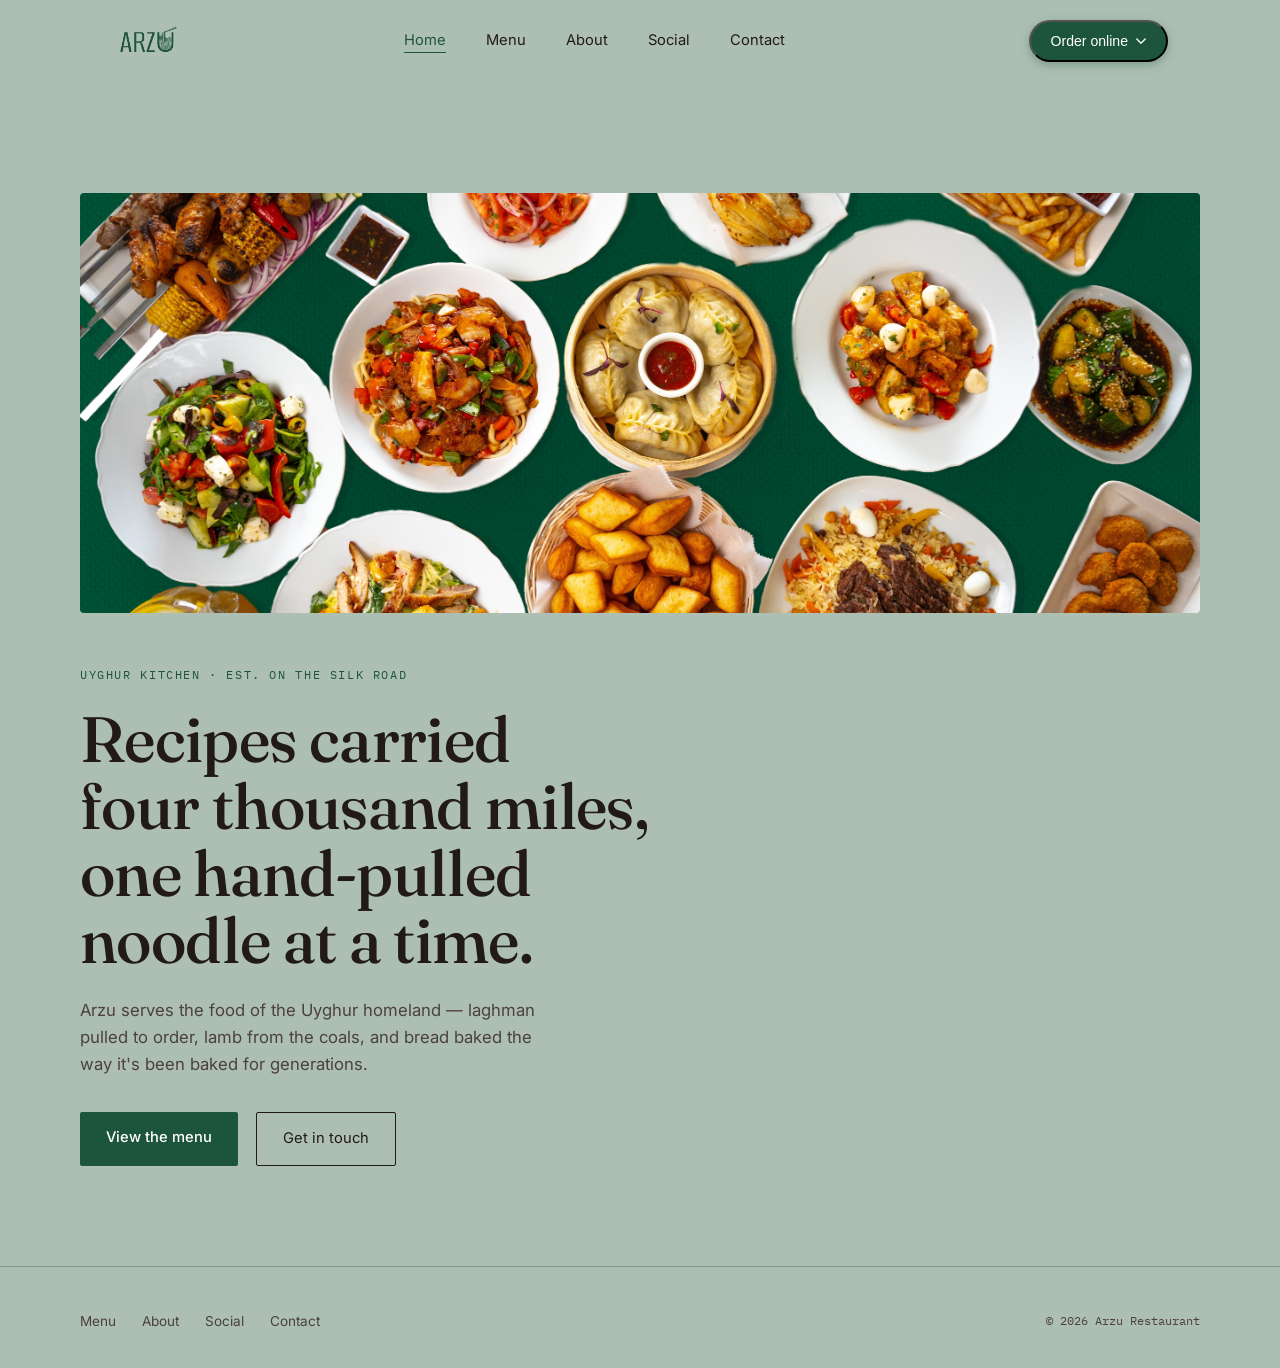
==== index.html @ 6bb54914 "Add Grubhub link to Order Online dropdown" ====
<!DOCTYPE html>
<html lang="en">
<head>
<meta charset="UTF-8">
<meta name="viewport" content="width=device-width, initial-scale=1.0">
<title>Arzu — Uyghur Kitchen</title>
<meta name="description" content="Arzu is a Uyghur restaurant serving hand-pulled noodles, polu, samsa and lamb kawap — recipes carried down the Silk Road.">
<link rel="preconnect" href="https://fonts.googleapis.com">
<link rel="preconnect" href="https://fonts.gstatic.com" crossorigin>
<link href="https://fonts.googleapis.com/css2?family=Fraunces:opsz,wght@9..144,300;9..144,400;9..144,500;9..144,600&family=Inter:wght@400;500;600&family=IBM+Plex+Mono:wght@400;500&display=swap" rel="stylesheet">
<link rel="stylesheet" href="styles.css">
</head>
<body>

<header id="site-header">
  <nav>
    <a href="index.html" class="logo"><img src="media/arzu_logo_transparent.png" alt="Arzu" class="logo-img"></a>
    <ul class="nav-links" id="nav-links">
      <li><a href="index.html" class="active">Home</a></li>
      <li><a href="menu.html">Menu</a></li>
      <li><a href="about.html">About</a></li>
      <li><a href="social.html">Social</a></li>
      <li><a href="contact.html">Contact</a></li>
    </ul>
    <div class="order-dropdown">
      <button class="order-toggle" id="order-toggle" aria-haspopup="true" aria-expanded="false">Order online
        <svg viewBox="0 0 12 8" aria-hidden="true" class="chevron"><path d="M1 1 L6 6 L11 1"/></svg>
      </button>
      <div class="order-menu" id="order-menu">
        <a href="https://www.toasttab.com/local/order/arzu-restaurant" target="_blank" rel="noopener">ToastTab
          <svg viewBox="0 0 24 24" aria-hidden="true"><path d="M6 18 L18 6 M9 6 h9 v9"/></svg>
        </a>
        <a href="https://www.doordash.com/en/store/arzu---1742-west-golf-road-mount-prospect-36046125/" target="_blank" rel="noopener">DoorDash
          <svg viewBox="0 0 24 24" aria-hidden="true"><path d="M6 18 L18 6 M9 6 h9 v9"/></svg>
        </a>
        <a href="https://www.ubereats.com/store/arzu-1742-west-golf-road/tuiPS76bXiCP39qEXH0PVA" target="_blank" rel="noopener">Uber Eats
          <svg viewBox="0 0 24 24" aria-hidden="true"><path d="M6 18 L18 6 M9 6 h9 v9"/></svg>
        </a>
        <a href="https://www.grubhub.com/restaurant/arzu-1742-west-golf-road-mount-prospect/15243640" target="_blank" rel="noopener">Grubhub
          <svg viewBox="0 0 24 24" aria-hidden="true"><path d="M6 18 L18 6 M9 6 h9 v9"/></svg>
        </a>
      </div>
    </div>
    <button class="menu-toggle" id="menu-toggle" aria-label="Toggle navigation" aria-expanded="false">
      <span></span><span></span><span></span>
    </button>
  </nav>
</header>

<main>

  <!-- HERO -->
  <section class="hero">
    <img src="media/main.jpg" alt="A spread of Arzu dishes" class="hero-banner">
    <div class="hero-grid">
      <div>
        <span class="eyebrow">Uyghur kitchen · Est. on the Silk Road</span>
        <h1>Recipes carried<br>four thousand miles,<br>one hand-pulled<br>noodle at a time.</h1>
        <p class="lede">Arzu serves the food of the Uyghur homeland — laghman pulled to order, lamb from the coals, and bread baked the way it's been baked for generations.</p>
        <div class="hero-ctas">
          <a href="menu.html" class="btn-primary">View the menu</a>
          <a href="contact.html" class="btn-secondary">Get in touch</a>
        </div>
      </div>
    </div>
  </section>

</main>

<footer>
  <div class="footer-grid">
    <div class="footer-links">
      <a href="menu.html">Menu</a>
      <a href="about.html">About</a>
      <a href="social.html">Social</a>
      <a href="contact.html">Contact</a>
    </div>
    <span class="footer-copy">© 2026 Arzu Restaurant</span>
  </div>
</footer>

<script src="script.js"></script>

</body>
</html>
---- styles.css ----
:root{
  --bg: #ADBFB3;
  --bg-alt: #97AFA1;
  --ink: #221A17;
  --ink-soft: #4B4239;
  --green: #1D553C;
  --clay: #B23B25;
  --gold: #B98A32;
  --line: #85987F;
  --white: #ffffff;
  --max: 1120px;
}

*{ box-sizing: border-box; margin:0; padding:0; }

html{ scroll-behavior: smooth; }

body{
  background: var(--bg);
  color: var(--ink);
  font-family: 'Inter', sans-serif;
  font-size: 16px;
  line-height: 1.6;
  -webkit-font-smoothing: antialiased;
}

@media (prefers-reduced-motion: reduce){
  html{ scroll-behavior: auto; }
  *{ animation-duration: 0.01ms !important; animation-iteration-count: 1 !important; transition-duration: 0.01ms !important; }
}

h1,h2,h3{
  font-family: 'Fraunces', serif;
  font-weight: 500;
  letter-spacing: -0.01em;
  color: var(--ink);
}

a{ color: inherit; text-decoration: none; }

.eyebrow{
  font-family: 'IBM Plex Mono', monospace;
  font-size: 0.72rem;
  letter-spacing: 0.14em;
  text-transform: uppercase;
  color: var(--green);
}

.wrap{
  max-width: var(--max);
  margin: 0 auto;
  padding: 0 32px;
}

a:focus-visible, button:focus-visible, input:focus-visible, textarea:focus-visible{
  outline: 2px solid var(--clay);
  outline-offset: 3px;
}

/* ---------- NAV ---------- */
header{
  position: sticky;
  top: 0;
  z-index: 100;
  background: rgba(173,191,179,0.9);
  backdrop-filter: blur(8px);
  border-bottom: 1px solid transparent;
  transition: border-color 0.3s ease;
}
header.scrolled{ border-bottom-color: var(--line); }

nav{
  display:flex;
  align-items:center;
  justify-content: space-between;
  padding: 20px 32px;
  max-width: var(--max);
  margin: 0 auto;
}

.logo{
  font-family: 'Fraunces', serif;
  font-size: 1.5rem;
  font-weight: 600;
  letter-spacing: 0.01em;
  display: flex;
  align-items: center;
}
.logo span{ color: var(--green); }
.logo-img{ height: 42px; width: auto; display: block; }

.nav-links{
  display:flex;
  gap: 40px;
  list-style:none;
  font-size: 0.92rem;
}
.nav-links a{
  position:relative;
  padding-bottom: 4px;
}
.nav-links a::after{
  content:'';
  position:absolute;
  left:0; right:0; bottom:0;
  height:1px;
  background: var(--green);
  transform: scaleX(0);
  transform-origin: left;
  transition: transform 0.25s ease;
}
.nav-links a:hover::after{ transform: scaleX(1); }
.nav-links a.active{ color: var(--green); }
.nav-links a.active::after{ transform: scaleX(1); }

.menu-toggle{
  display:none;
  flex-direction: column;
  gap: 5px;
  background:none;
  border:none;
  cursor:pointer;
  padding: 6px;
}
.menu-toggle span{
  width: 22px; height: 1.5px; background: var(--ink);
}

/* ---------- ORDER ONLINE DROPDOWN ---------- */
.order-dropdown{
  position: relative;
  margin-left: 24px;
}
.order-toggle{
  list-style:none;
  display:flex;
  align-items:center;
  gap: 8px;
  background: var(--green);
  color: var(--white);
  padding: 11px 20px;
  border-radius: 999px;
  font-size: 0.88rem;
  font-weight: 500;
  cursor:pointer;
  user-select:none;
  box-shadow: 0 3px 10px rgba(29,85,60,0.35);
  transition: background 0.2s ease, box-shadow 0.2s ease;
}
.order-toggle:hover{ background: #123C29; box-shadow: 0 4px 14px rgba(29,85,60,0.45); }
.order-toggle .chevron{
  width: 10px; height: 7px;
  transition: transform 0.2s ease;
}
.order-toggle .chevron path{
  fill:none; stroke: var(--white); stroke-width: 1.6; stroke-linecap:round; stroke-linejoin:round;
}
.order-dropdown.open .order-toggle .chevron{ transform: rotate(180deg); }
.order-menu{
  display:none;
  position:absolute;
  top: calc(100% + 10px);
  right: 0;
  background: var(--white);
  border-radius: 8px;
  box-shadow: 0 12px 28px rgba(34,26,23,0.18);
  padding: 8px;
  min-width: 180px;
  z-index: 50;
}
.order-dropdown.open .order-menu{ display:block; }
.order-menu a{
  display:flex;
  align-items:center;
  justify-content: space-between;
  gap: 12px;
  padding: 12px 14px;
  border-radius: 5px;
  font-size: 0.92rem;
  color: var(--ink);
  transition: background 0.15s ease;
}
.order-menu a:hover{ background: var(--bg); }
.order-menu a svg{
  width: 14px; height: 14px;
  flex-shrink:0;
}
.order-menu a svg path{
  fill:none; stroke: var(--ink-soft); stroke-width: 2; stroke-linecap:round; stroke-linejoin:round;
}

/* ---------- HERO ---------- */
.hero{
  position: relative;
  padding: 110px 32px 100px;
  overflow: hidden;
}
.hero-grid{
  max-width: var(--max);
  margin: 0 auto;
  display:grid;
  grid-template-columns: 1fr;
  align-items:center;
  gap: 40px;
}
.hero-banner{
  display: block;
  width: 100%;
  max-width: var(--max);
  margin: 0 auto 48px;
  border-radius: 4px;
  object-fit: cover;
  max-height: 420px;
}
.hero h1{
  font-size: clamp(2.4rem, 5vw, 4rem);
  line-height: 1.05;
  margin: 18px 0 24px;
}
.hero p.lede{
  max-width: 480px;
  color: var(--ink-soft);
  font-size: 1.05rem;
  margin-bottom: 34px;
}
.hero-ctas{
  display:flex;
  gap: 18px;
  flex-wrap: wrap;
}
.btn-primary{
  background: var(--green);
  color: var(--white);
  padding: 14px 26px;
  border-radius: 2px;
  font-size: 0.92rem;
  font-weight: 500;
  transition: background 0.2s ease;
  display:inline-block;
}
.btn-primary:hover{ background: #123C29; }
.btn-secondary{
  padding: 14px 26px;
  border: 1px solid var(--ink);
  border-radius: 2px;
  font-size: 0.92rem;
  transition: background 0.2s ease, color 0.2s ease;
}
.btn-secondary:hover{ background: var(--ink); color: var(--bg); }


/* ---------- DIVIDER MOTIF ---------- */
.divider{
  display:flex;
  align-items:center;
  justify-content:center;
  gap: 14px;
  padding: 8px 0 0;
  color: var(--line);
}
.divider svg{ width: 34px; height: 14px; }
.divider svg path{ stroke: var(--gold); stroke-width: 1.2; fill:none; }
.divider .rule{ flex:1; max-width: 120px; height:1px; background: var(--line); }

/* ---------- SECTIONS ---------- */
section{ padding: 90px 32px; }
.section-head{
  text-align:center;
  max-width: 560px;
  margin: 0 auto 56px;
}
.section-head h2{
  font-size: clamp(1.8rem, 3.4vw, 2.6rem);
  margin: 12px 0 14px;
}
.section-head p{ color: var(--ink-soft); }

/* ---------- MENU ---------- */
.menu-section{ background: var(--bg-alt); }
.menu-groups{
  max-width: var(--max);
  margin: 0 auto;
  display:flex;
  flex-direction: column;
  gap: 56px;
}
.menu-group{
  display:grid;
  grid-template-columns: repeat(auto-fill, minmax(220px, 1fr));
  gap: 32px;
}
.menu-group h3{
  grid-column: 1 / -1;
  font-size: 1.2rem;
  display:flex;
  align-items:center;
  gap: 10px;
}
.menu-group h3::before{
  content:'';
  width: 7px; height:7px;
  background: var(--green);
  border-radius: 50%;
  display:inline-block;
}
.menu-item{
  display:flex;
  flex-direction: column;
  gap: 0;
}
.menu-item-photo{
  width: 100%;
  aspect-ratio: 4/3;
  object-fit: cover;
  border-radius: 4px;
  background: var(--line);
  margin-bottom: 14px;
}
.menu-item-info{ flex:1; }
.menu-item-name{
  font-family:'Fraunces', serif;
  font-size: 1.06rem;
  font-weight: 500;
}
.menu-item-desc{
  color: var(--ink-soft);
  font-size: 0.88rem;
  margin-top: 4px;
}
.menu-item-price{
  font-family:'IBM Plex Mono', monospace;
  color: #123C29;
  font-size: 0.92rem;
  white-space: nowrap;
  margin-top: 10px;
  display: block;
}
.disclaimers-section{ padding-top: 48px; }
.disclaimers-list{
  list-style:none;
  max-width: 720px;
  margin: 0 auto;
  text-align:center;
}
.disclaimers-list li{
  font-size: 0.72rem;
  color: var(--ink-soft);
  margin-top: 8px;
}

/* ---------- ABOUT ---------- */
.about-grid{
  max-width: var(--max);
  margin: 0 auto;
  display:grid;
  grid-template-columns: 1fr;
  gap: 64px;
  align-items:center;
}
.about-visual{
  aspect-ratio: 4/5;
  background: linear-gradient(160deg, #EDEBD9 0%, #C7D3C0 55%, var(--green) 100%);
  border-radius: 3px;
  position:relative;
  overflow:hidden;
  display:flex;
  align-items:center;
  justify-content:center;
}
.about-visual svg{ width: 62%; opacity: 0.85; }
.about-visual svg path{ stroke: var(--ink); stroke-width: 1.1; fill:none; }
.about-copy .eyebrow{ margin-bottom: 14px; display:block; }
.about-copy h2{
  font-size: clamp(1.8rem, 3.2vw, 2.4rem);
  margin-bottom: 20px;
}
.about-copy p{
  color: var(--ink-soft);
  margin-bottom: 18px;
  max-width: 520px;
}
.about-stats{
  display:flex;
  gap: 40px;
  margin-top: 32px;
  padding-top: 28px;
  border-top: 1px solid var(--line);
}
.stat-num{
  font-family:'Fraunces', serif;
  font-size: 1.9rem;
  color: var(--green);
}
.stat-label{
  font-family:'IBM Plex Mono', monospace;
  font-size: 0.72rem;
  color: var(--ink-soft);
  text-transform: uppercase;
  letter-spacing: 0.08em;
}

/* ---------- SOCIAL ---------- */
.social-grid{
  max-width: var(--max);
  margin: 0 auto;
  display:flex;
  gap: 28px;
  overflow-x: auto;
  overflow-y: hidden;
  scroll-snap-type: x mandatory;
  -webkit-overflow-scrolling: touch;
  padding: 4px 4px 20px;
}
.social-grid::-webkit-scrollbar{ height: 6px; }
.social-grid::-webkit-scrollbar-thumb{ background: var(--line); border-radius: 3px; }
.social-card{
  display:block;
  flex: 0 0 240px;
  width: 240px;
  scroll-snap-align: start;
  border-radius: 4px;
  overflow: hidden;
  background: var(--line);
  transition: transform 0.2s ease;
}
.social-card:hover{ transform: translateY(-4px); }
.social-card img{
  display:block;
  width: 100%;
  aspect-ratio: 9/16;
  object-fit: cover;
}

/* ---------- REVIEWS ---------- */
.reviews-section{ background: var(--bg-alt); overflow: visible; }
.reviews-board{
  max-width: var(--max);
  margin: 0 auto;
  display:grid;
  grid-template-columns: repeat(2, 1fr);
  gap: 56px 48px;
}
.review-card{
  position:relative;
  background: var(--white);
  border-radius: 3px;
  padding: 32px 28px 24px;
  box-shadow: 0 10px 24px rgba(34,26,23,0.14);
  transition: transform 0.25s ease, box-shadow 0.25s ease;
}
.review-card:hover{
  transform: rotate(0deg) translateY(-4px) !important;
  box-shadow: 0 16px 30px rgba(34,26,23,0.2);
}
.rot-1{ transform: rotate(-2.2deg); }
.rot-2{ transform: rotate(1.6deg); }
.rot-3{ transform: rotate(-1.3deg); }
.rot-4{ transform: rotate(2deg); }

/* washi-tape strip, colored from the same ikat palette as the About page banner */
.review-card::before{
  content:'';
  position:absolute;
  top: -14px; left: 50%;
  width: 74px; height: 26px;
  transform: translateX(-50%) rotate(-4deg);
  background: var(--clay);
  opacity: 0.9;
  box-shadow: 0 2px 4px rgba(0,0,0,0.15);
}
.rot-1::before{ background: var(--clay); transform: translateX(-50%) rotate(-5deg); }
.rot-2::before{ background: var(--gold); transform: translateX(-50%) rotate(4deg); }
.rot-3::before{ background: var(--green); transform: translateX(-50%) rotate(-3deg); }
.rot-4::before{ background: #2E6B6B; transform: translateX(-50%) rotate(5deg); }

.review-mark{
  display:block;
  font-family:'Fraunces', serif;
  font-size: 3.2rem;
  line-height: 1;
  color: var(--line);
  margin-bottom: -6px;
}
.review-stars{
  color: var(--gold);
  font-size: 0.95rem;
  letter-spacing: 2px;
  margin-bottom: 12px;
}
.review-quote{
  font-family:'Fraunces', serif;
  font-size: 1.05rem;
  line-height: 1.55;
  color: var(--ink);
  margin-bottom: 18px;
}
.review-author{
  font-weight: 600;
  font-size: 0.92rem;
}
.review-date{
  font-family:'IBM Plex Mono', monospace;
  font-size: 0.72rem;
  color: var(--ink-soft);
  margin-top: 4px;
}

@media (max-width: 720px){
  .reviews-board{ grid-template-columns: 1fr; }
}

/* ---------- CONTACT ---------- */
.contact-section{ background: var(--bg-alt); }
.contact-logo-header{
  display:flex;
  justify-content:center;
  padding: 48px 32px 8px;
}
.contact-logo-header img{
  height: 100px;
  width: auto;
}
.info-block-with-photo{
  display:flex;
  align-items:flex-start;
  justify-content: space-between;
  gap: 24px;
}
.address-photo{
  width: 200px;
  aspect-ratio: 4/3;
  object-fit: cover;
  border-radius: 4px;
  flex-shrink: 0;
}
.contact-grid{
  max-width: var(--max);
  margin: 0 auto;
  display:grid;
  grid-template-columns: 1fr 1fr;
  gap: 64px;
}
.contact-grid-single{
  grid-template-columns: 1fr;
}
.contact-info h3{
  font-size: 1.1rem;
  margin-bottom: 6px;
}
.info-block{ margin-bottom: 30px; }
.info-block .eyebrow{ display:block; margin-bottom: 8px; }
.info-block p{ color: var(--ink-soft); font-size: 0.95rem; }
.map-link{
  color: var(--green);
  font-weight: 500;
  font-size: 0.92rem;
  display: inline-block;
  margin-top: 6px;
  border-bottom: 1px solid var(--green);
}
.map-link:hover{ opacity: 0.75; }
.hours-row{
  display:flex;
  justify-content: space-between;
  padding: 7px 0;
  font-size: 0.92rem;
  border-bottom: 1px dashed var(--line);
  max-width: 320px;
}
.hours-row span:first-child{ color: var(--ink); }
.hours-row span:last-child{ color: var(--ink-soft); font-family:'IBM Plex Mono', monospace; font-size: 0.85rem; }

/* ---------- FOOTER ---------- */
footer{
  padding: 44px 32px 36px;
  border-top: 1px solid var(--line);
}
.footer-grid{
  max-width: var(--max);
  margin: 0 auto;
  display:flex;
  justify-content: space-between;
  align-items:center;
  flex-wrap:wrap;
  gap: 16px;
}
.footer-grid .logo{ font-size: 1.2rem; }
.footer-links{
  display:flex;
  gap: 26px;
  font-size: 0.85rem;
  color: var(--ink-soft);
}
.footer-copy{
  font-family:'IBM Plex Mono', monospace;
  font-size: 0.72rem;
  color: var(--ink-soft);
}

/* ---------- RESPONSIVE ---------- */
@media (max-width: 860px){
  .hero-grid{ grid-template-columns: 1fr; }
  .hero-banner{ max-height: 260px; }
  .menu-group{ grid-template-columns: 1fr 1fr; }
  .about-grid{ grid-template-columns: 1fr; }
  .about-visual{ aspect-ratio: 16/9; }
  .contact-grid{ grid-template-columns: 1fr; }
  .info-block-with-photo{ flex-direction: column; }
  .address-photo{ width: 100%; }
  .nav-links{ display:none; }
  .menu-toggle{ display:flex; }
  .nav-links.open{
    display:flex;
    position:absolute;
    top: 100%; left:0; right:0;
    background: var(--bg);
    flex-direction: column;
    padding: 24px 32px;
    gap: 20px;
    border-bottom: 1px solid var(--line);
  }
}

@media (max-width: 520px){
  section{ padding: 64px 24px; }
  .hero{ padding: 90px 24px 70px; }
  nav{ padding: 18px 24px; }
}
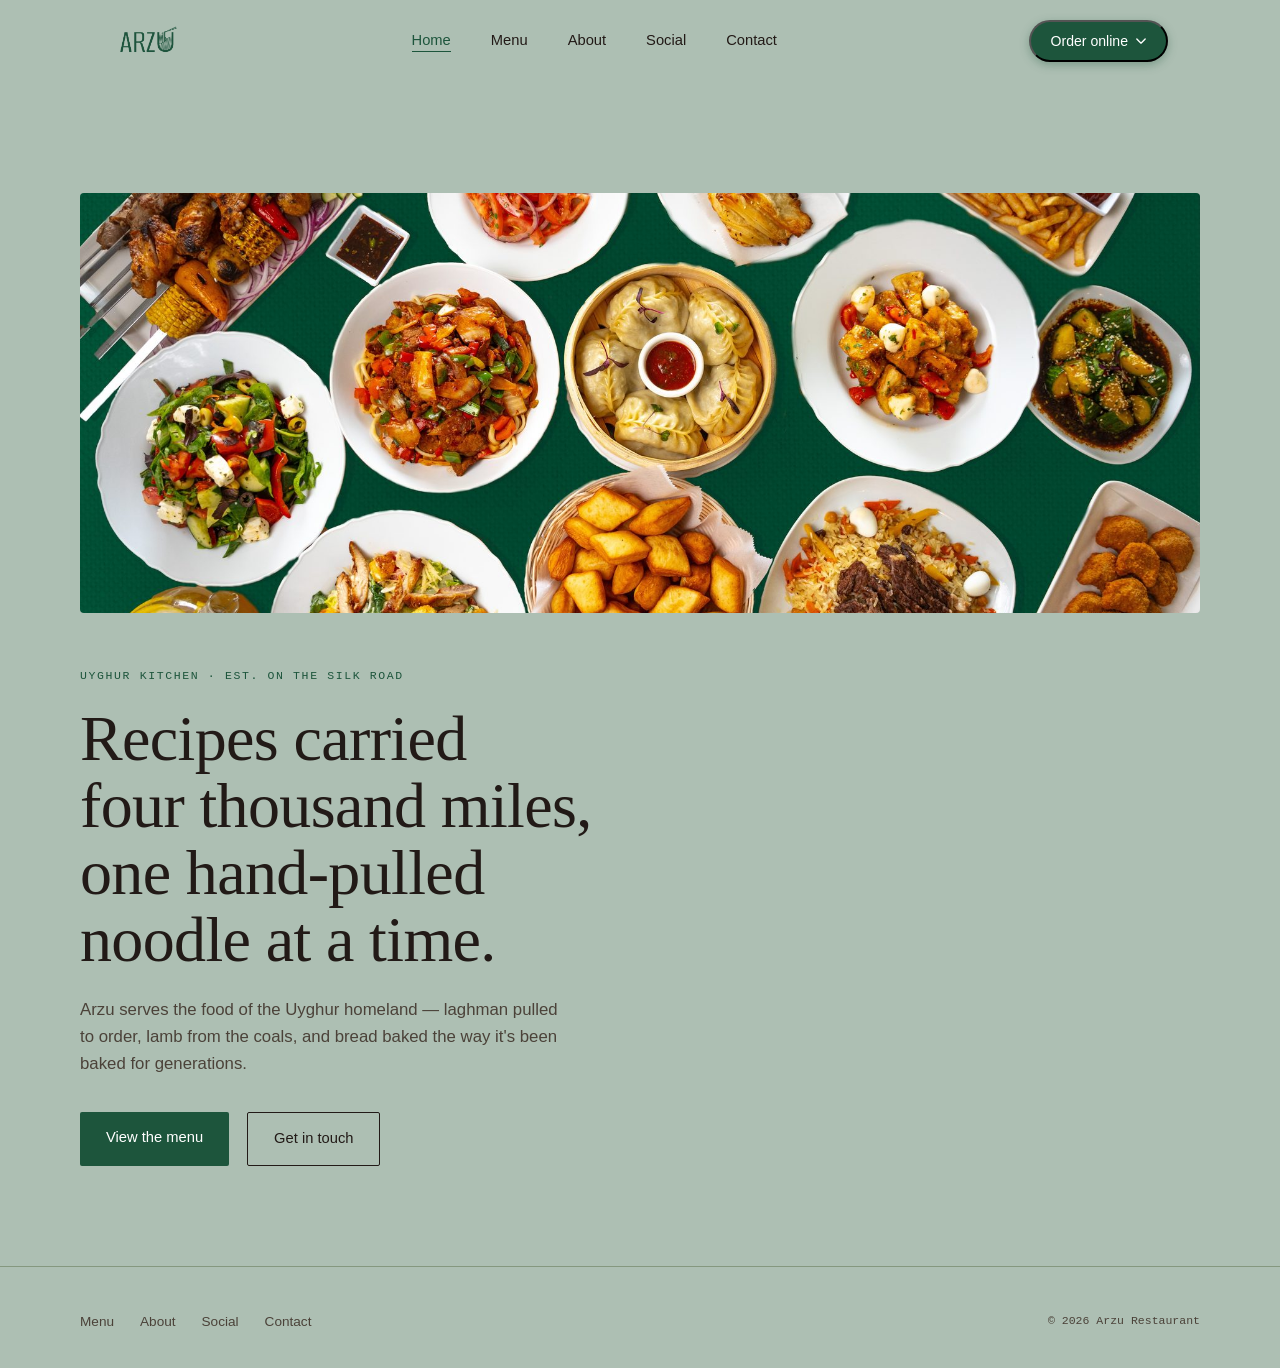
==== commit 00c1d9e7: "Add CSP and Referrer-Policy meta tags to all pages GitHub Pages custom domains can't set response he" ====
--- a/index.html
+++ b/index.html
@@ -3,12 +3,77 @@
 <head>
 <meta charset="UTF-8">
 <meta name="viewport" content="width=device-width, initial-scale=1.0">
+<meta http-equiv="Content-Security-Policy" content="default-src 'self'; script-src 'self'; style-src 'self' https://fonts.googleapis.com; font-src 'self' https://fonts.gstatic.com; img-src 'self' data:; connect-src 'self'; object-src 'none'; base-uri 'self'; form-action 'self'">
+<meta http-equiv="Referrer-Policy" content="strict-origin-when-cross-origin">
 <title>Arzu — Uyghur Kitchen</title>
 <meta name="description" content="Arzu is a Uyghur restaurant serving hand-pulled noodles, polu, samsa and lamb kawap — recipes carried down the Silk Road.">
+<link rel="canonical" href="https://eat-arzu.com/">
+<link rel="icon" type="image/png" sizes="32x32" href="media/favicon-32.png">
+<link rel="icon" type="image/png" sizes="16x16" href="media/favicon-16.png">
+<link rel="icon" type="image/png" sizes="192x192" href="media/favicon-192.png">
+<link rel="apple-touch-icon" href="media/apple-touch-icon.png">
+<link rel="shortcut icon" href="media/favicon.ico">
+<meta property="og:type" content="restaurant.restaurant">
+<meta property="og:site_name" content="Arzu">
+<meta property="og:title" content="Arzu — Uyghur Kitchen">
+<meta property="og:description" content="Arzu is a Uyghur restaurant serving hand-pulled noodles, polu, samsa and lamb kawap — recipes carried down the Silk Road.">
+<meta property="og:url" content="https://eat-arzu.com/">
+<meta property="og:image" content="https://eat-arzu.com/media/og-image.jpg">
+<meta property="og:image:width" content="1200">
+<meta property="og:image:height" content="630">
+<meta name="twitter:card" content="summary_large_image">
+<meta name="twitter:title" content="Arzu — Uyghur Kitchen">
+<meta name="twitter:description" content="Arzu is a Uyghur restaurant serving hand-pulled noodles, polu, samsa and lamb kawap — recipes carried down the Silk Road.">
+<meta name="twitter:image" content="https://eat-arzu.com/media/og-image.jpg">
 <link rel="preconnect" href="https://fonts.googleapis.com">
 <link rel="preconnect" href="https://fonts.gstatic.com" crossorigin>
 <link href="https://fonts.googleapis.com/css2?family=Fraunces:opsz,wght@9..144,300;9..144,400;9..144,500;9..144,600&family=Inter:wght@400;500;600&family=IBM+Plex+Mono:wght@400;500&display=swap" rel="stylesheet">
 <link rel="stylesheet" href="styles.css">
+<script type="application/ld+json">
+{
+  "@context": "https://schema.org",
+  "@type": "Restaurant",
+  "@id": "https://eat-arzu.com/#restaurant",
+  "name": "Arzu",
+  "image": "https://eat-arzu.com/media/og-image.jpg",
+  "url": "https://eat-arzu.com/",
+  "telephone": "+1-847-262-5987",
+  "servesCuisine": ["Uyghur", "Central Asian", "Uzbek"],
+  "priceRange": "$$",
+  "acceptsReservations": "True",
+  "menu": "https://eat-arzu.com/menu.html",
+  "address": {
+    "@type": "PostalAddress",
+    "streetAddress": "1742 West Golf Road",
+    "addressLocality": "Mount Prospect",
+    "addressRegion": "IL",
+    "postalCode": "60056",
+    "addressCountry": "US"
+  },
+  "geo": {
+    "@type": "GeoCoordinates",
+    "latitude": 42.0494209,
+    "longitude": -87.9616053
+  },
+  "openingHoursSpecification": {
+    "@type": "OpeningHoursSpecification",
+    "dayOfWeek": ["Monday", "Tuesday", "Wednesday", "Thursday", "Friday", "Saturday", "Sunday"],
+    "opens": "11:00",
+    "closes": "23:00"
+  },
+  "sameAs": [
+    "https://www.instagram.com/arzu_chicago/",
+    "https://www.yelp.com/biz/arzu-mount-prospect-2",
+    "https://www.google.com/maps/place/Arzu/@42.0494209,-87.9616053,17z"
+  ],
+  "aggregateRating": {
+    "@type": "AggregateRating",
+    "ratingValue": "4.7",
+    "reviewCount": "399",
+    "bestRating": "5"
+  }
+}
+</script>
 </head>
 <body>
 
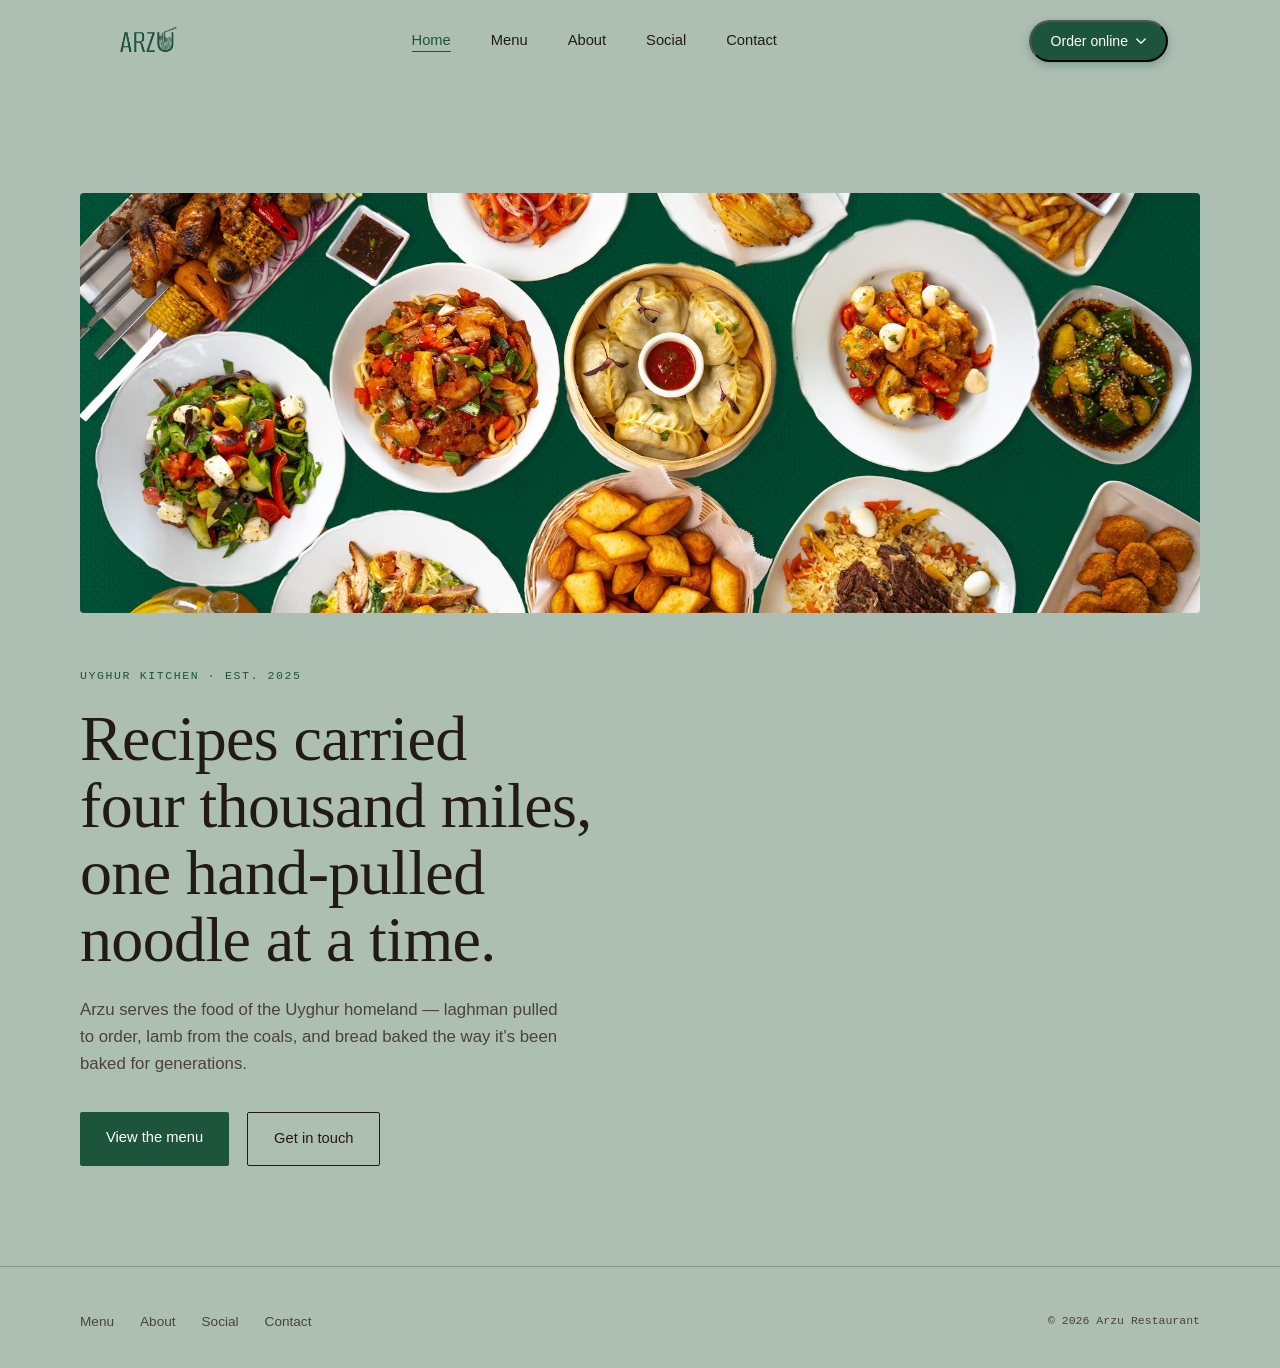
==== commit 9f060274: "Add people, opening year and how-we-cook story About page: 'Who we are' (owners Shavkat Isakov and D" ====
--- a/index.html
+++ b/index.html
@@ -3,7 +3,7 @@
 <head>
 <meta charset="UTF-8">
 <meta name="viewport" content="width=device-width, initial-scale=1.0">
-<meta http-equiv="Content-Security-Policy" content="default-src 'self'; script-src 'self'; style-src 'self' https://fonts.googleapis.com; font-src 'self' https://fonts.gstatic.com; img-src 'self' data:; connect-src 'self'; object-src 'none'; base-uri 'self'; form-action 'self'">
+<meta http-equiv="Content-Security-Policy" content="default-src 'self'; script-src 'self'; style-src 'self' https://fonts.googleapis.com; font-src 'self' https://fonts.gstatic.com; img-src 'self' data:; connect-src 'self' https://abacus.jasoncameron.dev; object-src 'none'; base-uri 'self'; form-action 'self'">
 <meta http-equiv="Referrer-Policy" content="strict-origin-when-cross-origin">
 <title>Arzu — Uyghur Kitchen</title>
 <meta name="description" content="Arzu is a Uyghur restaurant serving hand-pulled noodles, polu, samsa and lamb kawap — recipes carried down the Silk Road.">
@@ -37,6 +37,11 @@
   "name": "Arzu",
   "image": "https://eat-arzu.com/media/og-image.jpg",
   "url": "https://eat-arzu.com/",
+  "foundingDate": "2025",
+  "founder": [
+    {"@type": "Person", "name": "Shavkat Isakov"},
+    {"@type": "Person", "name": "Durdona Abakdzhanova"}
+  ],
   "telephone": "+1-847-262-5987",
   "servesCuisine": ["Uyghur", "Central Asian", "Uzbek"],
   "priceRange": "$$",
@@ -92,9 +97,10 @@
         <svg viewBox="0 0 12 8" aria-hidden="true" class="chevron"><path d="M1 1 L6 6 L11 1"/></svg>
       </button>
       <div class="order-menu" id="order-menu">
-        <a href="https://www.toasttab.com/local/order/arzu-restaurant" target="_blank" rel="noopener">ToastTab
+        <a class="order-primary" href="https://www.toasttab.com/local/order/arzu-restaurant" target="_blank" rel="noopener"><span>Order direct<small>Pickup &amp; delivery</small></span>
           <svg viewBox="0 0 24 24" aria-hidden="true"><path d="M6 18 L18 6 M9 6 h9 v9"/></svg>
         </a>
+        <div class="order-menu-label">Also on</div>
         <a href="https://www.doordash.com/en/store/arzu---1742-west-golf-road-mount-prospect-36046125/" target="_blank" rel="noopener">DoorDash
           <svg viewBox="0 0 24 24" aria-hidden="true"><path d="M6 18 L18 6 M9 6 h9 v9"/></svg>
         </a>
@@ -119,7 +125,7 @@
     <img src="media/main.jpg" alt="A spread of Arzu dishes" class="hero-banner">
     <div class="hero-grid">
       <div>
-        <span class="eyebrow">Uyghur kitchen · Est. on the Silk Road</span>
+        <span class="eyebrow">Uyghur kitchen · Est. 2025</span>
         <h1>Recipes carried<br>four thousand miles,<br>one hand-pulled<br>noodle at a time.</h1>
         <p class="lede">Arzu serves the food of the Uyghur homeland — laghman pulled to order, lamb from the coals, and bread baked the way it's been baked for generations.</p>
         <div class="hero-ctas">
@@ -140,7 +146,7 @@
       <a href="social.html">Social</a>
       <a href="contact.html">Contact</a>
     </div>
-    <span class="footer-copy">© 2026 Arzu Restaurant</span>
+    <span class="footer-copy">© 2026 Arzu Restaurant<span class="tally" id="visitor-tally" aria-hidden="true"></span></span>
   </div>
 </footer>
 
--- a/styles.css
+++ b/styles.css
@@ -188,6 +188,18 @@
 .order-menu a svg path{
   fill:none; stroke: var(--ink-soft); stroke-width: 2; stroke-linecap:round; stroke-linejoin:round;
 }
+.order-menu .order-primary{ background: var(--green); color: var(--white); margin-bottom: 4px; }
+.order-menu .order-primary:hover{ background: #123C29; }
+.order-menu .order-primary small{ display:block; font-size: 0.74rem; font-weight: 400; opacity: 0.85; }
+.order-menu .order-primary svg path{ stroke: var(--white); }
+.order-menu-label{
+  padding: 8px 14px 4px;
+  font-family: 'IBM Plex Mono', monospace;
+  font-size: 0.66rem;
+  letter-spacing: 0.08em;
+  text-transform: uppercase;
+  color: var(--ink-soft);
+}
 
 /* ---------- HERO ---------- */
 .hero{
@@ -378,6 +390,42 @@
   color: var(--ink-soft);
   margin-bottom: 18px;
   max-width: 520px;
+}
+.about-block{
+  margin-top: 36px;
+  padding-top: 30px;
+  border-top: 1px solid var(--line);
+}
+.about-block .eyebrow{ display:block; margin-bottom: 12px; }
+.about-block h3{
+  font-size: clamp(1.4rem, 2.4vw, 1.8rem);
+  margin-bottom: 16px;
+}
+.about-block p{
+  color: var(--ink-soft);
+  margin-bottom: 18px;
+  max-width: 520px;
+}
+.people{
+  display:flex;
+  flex-wrap:wrap;
+  gap: 28px 40px;
+  margin-top: 8px;
+}
+.person{ max-width: 230px; }
+.person-name{
+  font-family:'Fraunces', serif;
+  font-size: 1.2rem;
+  color: var(--green);
+}
+.person-role{
+  font-family:'IBM Plex Mono', monospace;
+  font-size: 0.72rem;
+  color: var(--ink-soft);
+  text-transform: uppercase;
+  letter-spacing: 0.06em;
+  line-height: 1.5;
+  margin-top: 2px;
 }
 .about-stats{
   display:flex;
@@ -595,6 +643,30 @@
   font-family:'IBM Plex Mono', monospace;
   font-size: 0.72rem;
   color: var(--ink-soft);
+}
+.tally{
+  display:inline-flex;
+  gap:2px;
+  margin-left:10px;
+  padding:3px;
+  vertical-align:middle;
+  background: var(--ink);
+  border-radius:4px;
+  box-shadow: inset 0 1px 3px rgba(0,0,0,0.5), 0 1px 0 rgba(255,255,255,0.05);
+}
+.tally-digit{
+  display:inline-block;
+  width:1.05em;
+  padding:3px 0;
+  border-radius:2px;
+  background:#150f0c;
+  color: var(--gold);
+  font-family:'IBM Plex Mono', monospace;
+  font-size:0.66rem;
+  font-variant-numeric: tabular-nums;
+  line-height:1;
+  text-align:center;
+  text-shadow: 0 0 4px rgba(185,138,50,0.55);
 }
 
 /* ---------- RESPONSIVE ---------- */
@@ -626,3 +698,82 @@
   .hero{ padding: 90px 24px 70px; }
   nav{ padding: 18px 24px; }
 }
+
+/* ---------- MENU PHOTO VIEWER ---------- */
+.menu-item-photo{ cursor: zoom-in; }
+.menu-item-photo:focus-visible{ outline: 2px solid var(--clay); outline-offset: 3px; }
+.lightbox{
+  border: 0;
+  padding: 0;
+  background: transparent;
+  max-width: none;
+  max-height: none;
+  width: 100vw;
+  height: 100vh;
+  color: var(--white);
+  overflow: hidden;
+}
+.lightbox::backdrop{ background: rgba(34,26,23,0.9); }
+.lightbox[open]{
+  display: flex;
+  align-items: center;
+  justify-content: center;
+  animation: lightbox-in 0.18s ease-out;
+}
+@keyframes lightbox-in{ from{ opacity:0; } to{ opacity:1; } }
+.lightbox-figure{
+  display: flex;
+  flex-direction: column;
+  align-items: center;
+  gap: 14px;
+  max-width: min(94vw, 1100px);
+}
+.lightbox-img{
+  display: block;
+  max-width: 100%;
+  max-height: 80vh;
+  object-fit: contain;
+  border-radius: 6px;
+  background: var(--green);
+}
+.lightbox-caption{
+  display: flex;
+  gap: 16px;
+  align-items: baseline;
+  font-family: 'Fraunces', serif;
+  font-size: 1.15rem;
+}
+.lightbox-price{
+  font-family: 'IBM Plex Mono', monospace;
+  font-size: 0.9rem;
+  color: var(--gold);
+}
+.lightbox-close,
+.lightbox-nav{
+  position: absolute;
+  background: rgba(255,255,255,0.1);
+  color: var(--white);
+  border: 1px solid rgba(255,255,255,0.25);
+  border-radius: 50%;
+  width: 44px;
+  height: 44px;
+  font-size: 1.7rem;
+  line-height: 1;
+  cursor: pointer;
+  display: flex;
+  align-items: center;
+  justify-content: center;
+}
+.lightbox-close:hover,
+.lightbox-nav:hover{ background: rgba(255,255,255,0.22); }
+.lightbox-close:focus-visible,
+.lightbox-nav:focus-visible{ outline: 2px solid var(--gold); outline-offset: 2px; }
+.lightbox-close{ top: 18px; right: 18px; }
+.lightbox-nav{ top: 50%; transform: translateY(-50%); }
+.lightbox-prev{ left: 18px; }
+.lightbox-next{ right: 18px; }
+@media (max-width: 600px){
+  .lightbox-nav{ top: auto; bottom: 18px; transform: none; }
+  .lightbox-prev{ left: 18px; }
+  .lightbox-next{ right: 18px; }
+}
